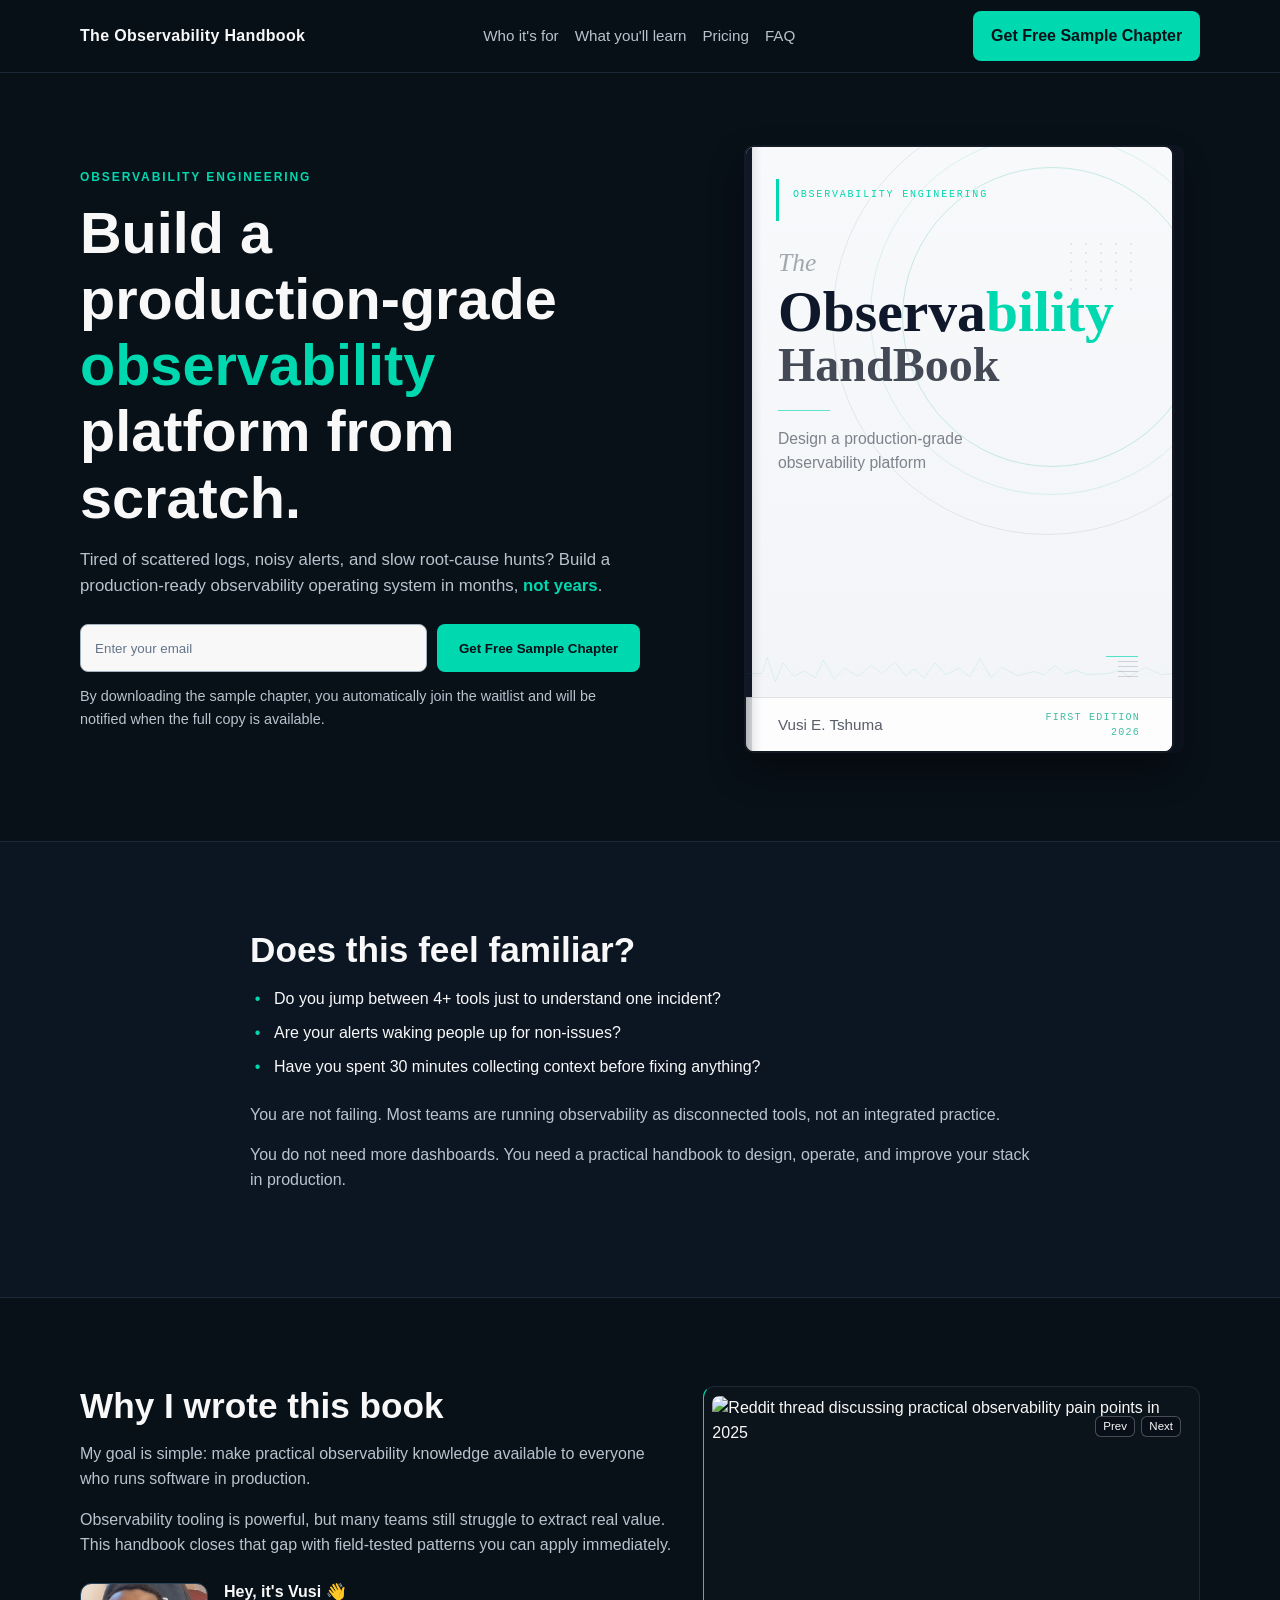
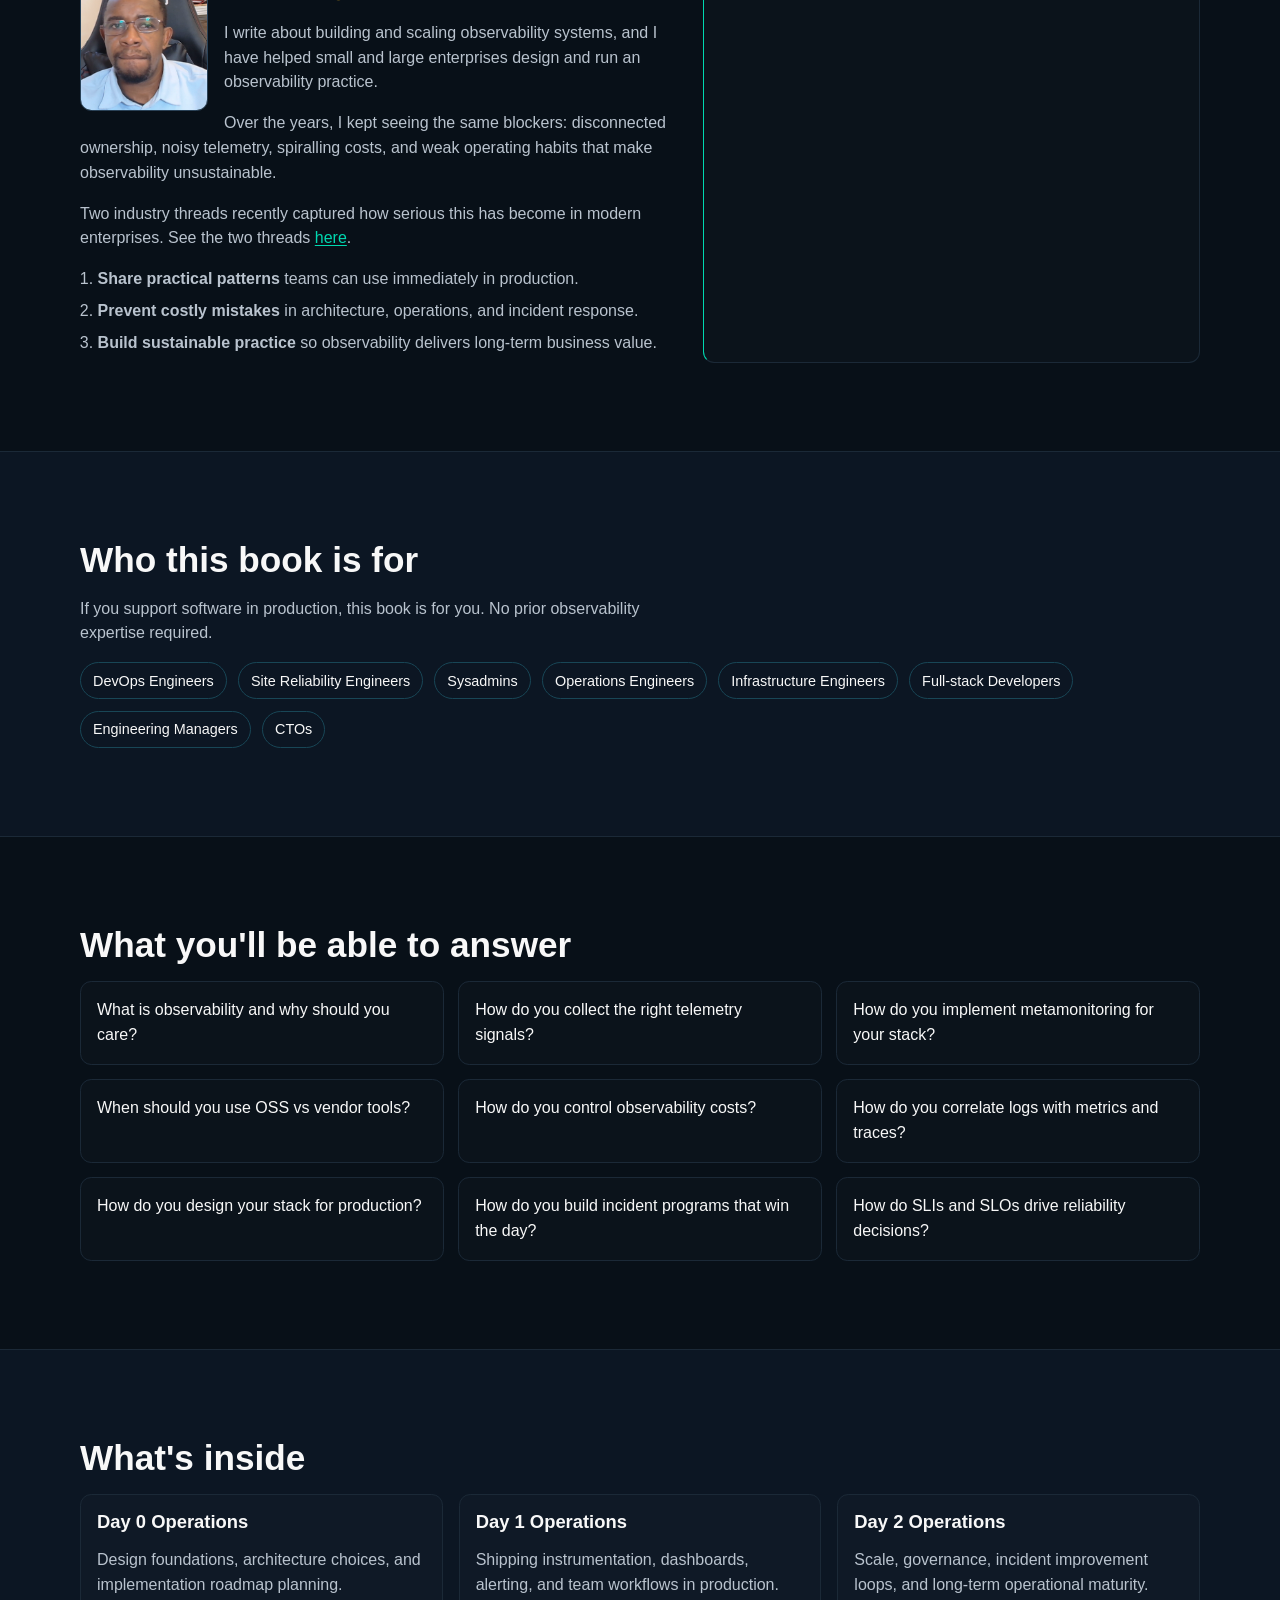
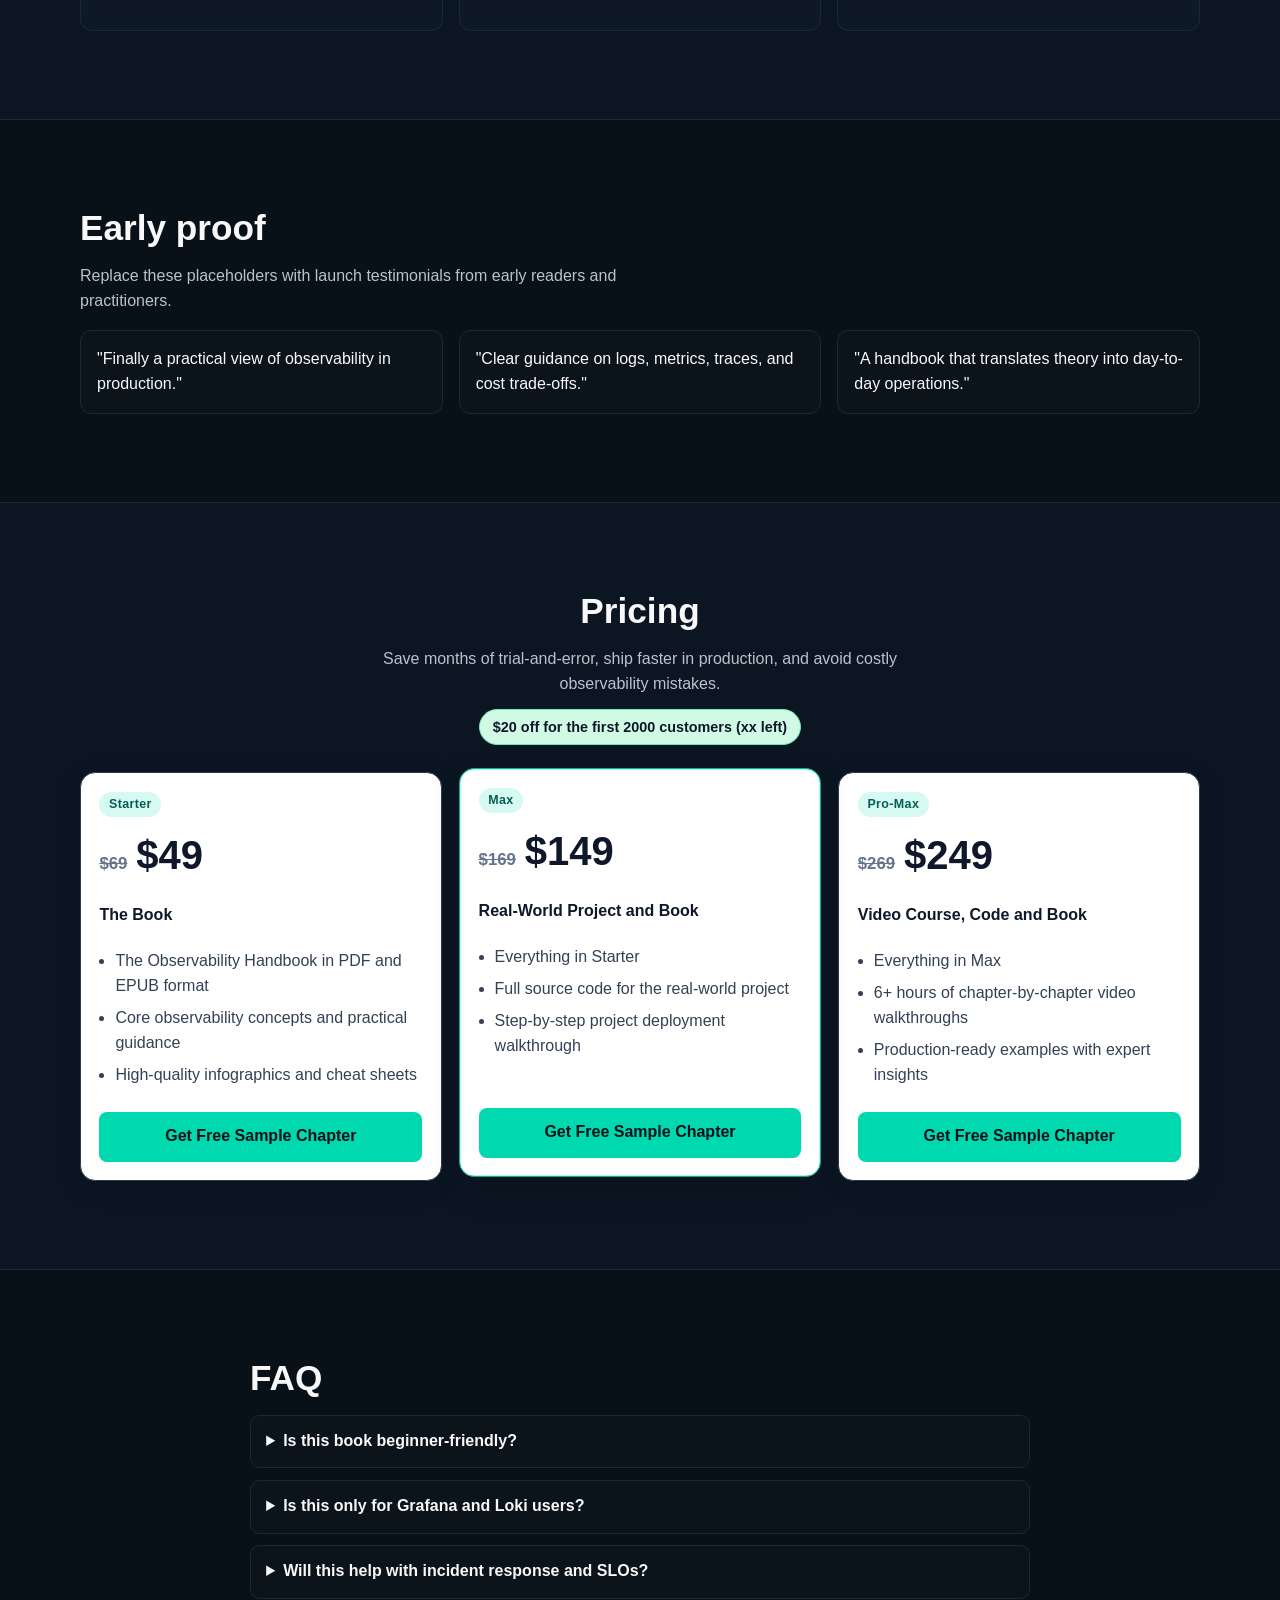
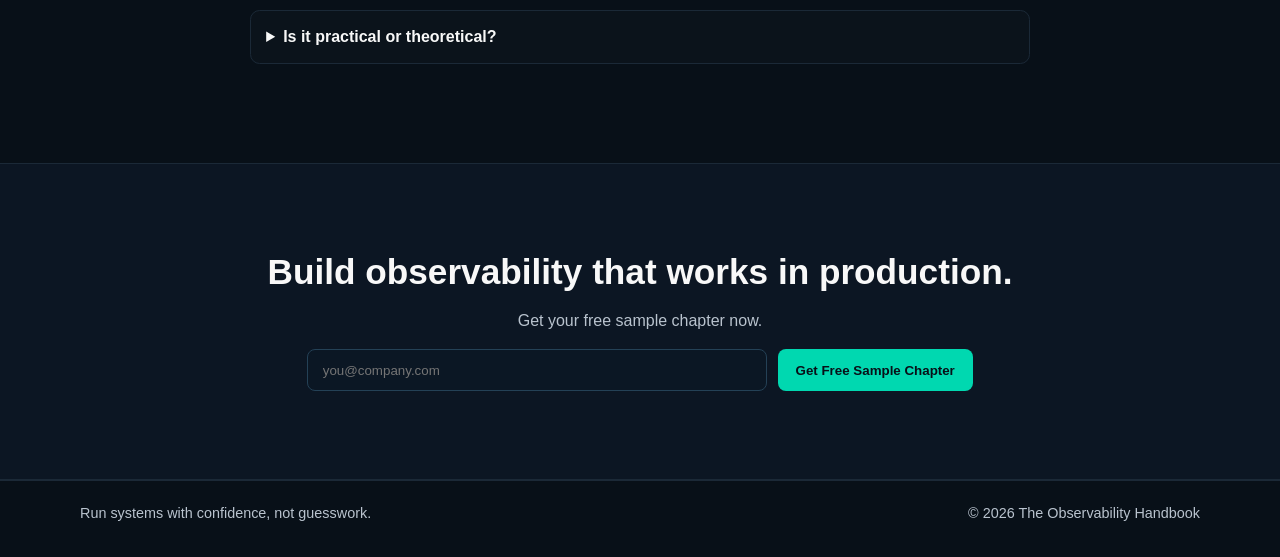
==== index.html @ 278676b7 "Initial commit" ====
<!doctype html>
<html lang="en">
  <head>
    <meta charset="UTF-8" />
    <meta name="viewport" content="width=device-width, initial-scale=1.0" />
    <title>The Observability Handbook</title>
    <meta
      name="description"
      content="Practical ways to build and run a production-grade observability platform."
    />
    <link rel="stylesheet" href="./styles.css" />
  </head>
  <body>
    <header class="site-header">
      <div class="container nav-wrap">
        <a class="brand" href="#top">The Observability Handbook</a>
        <nav class="site-nav" aria-label="Primary">
          <a href="#who">Who it's for</a>
          <a href="#outcomes">What you'll learn</a>
          <a href="#pricing">Pricing</a>
          <a href="#faq">FAQ</a>
        </nav>
        <a class="btn btn-primary" href="#cta">Get Free Sample Chapter</a>
      </div>
    </header>

    <main id="top">
      <section class="section hero">
        <div class="container hero-grid">
          <div>
            <p class="eyebrow">OBSERVABILITY ENGINEERING</p>
            <h1>
              Build a production-grade
              <span class="accent">observability</span> platform from scratch.
            </h1>
            <p class="lead">
              Tired of scattered logs, noisy alerts, and slow root-cause hunts? 
              Build a production-ready observability operating system in months, <strong class="accent">not years</strong>.
            </p>
            <div class="hero-actions">
              <form
                class="hero-form"
                action="./download.html"
                method="get"
              >
                <label for="hero-email" class="sr-only">Email address</label>
                <input
                  id="hero-email"
                  name="email"
                  type="email"
                  placeholder="Enter your email"
                  autocomplete="email"
                  required
                />
                <button type="submit" class="btn btn-primary btn-lg">Get Free Sample Chapter</button>
              </form>
              <p class="micro-proof">By downloading the sample chapter, you automatically join the waitlist and will be notified when the full copy is available.</p>
            </div>
          </div>

          <aside class="book-panel" aria-label="Book preview">
            <div class="cover-hero" role="img" aria-label="The Observability HandBook cover">
              <div class="cover-arc"></div>
              <div class="cover-arc cover-arc-2"></div>
              <div class="cover-arc cover-arc-3"></div>

              <div class="cover-dot-grid">
                <span></span><span></span><span></span><span></span><span></span>
                <span></span><span></span><span></span><span></span><span></span>
                <span></span><span></span><span></span><span></span><span></span>
                <span></span><span></span><span></span><span></span><span></span>
                <span></span><span></span><span></span><span></span><span></span>
                <span></span><span></span><span></span><span></span><span></span>
              </div>

              <div class="cover-accent-bar"></div>
              <p class="cover-top-label">OBSERVABILITY ENGINEERING</p>

              <div class="cover-content">
                <p class="cover-title-the">The</p>
                <p class="cover-title-main">Observa<span>bility</span></p>
                <p class="cover-title-sub">HandBook</p>
                <div class="cover-divider"></div>
                <p class="cover-subtitle">Design a production-grade observability platform</p>
              </div>

              <svg
                class="cover-waveform"
                viewBox="0 0 800 80"
                preserveAspectRatio="none"
                xmlns="http://www.w3.org/2000/svg"
              >
                <polyline
                  fill="none"
                  stroke="rgba(0,168,130,0.2)"
                  stroke-width="1"
                  points="0,50 30,50 40,20 55,65 70,30 90,55 110,45 130,58 145,25 165,60 185,40 210,55 235,35 255,50 280,28 300,55 315,42 335,58 355,30 375,52 400,40 420,56 440,22 460,58 480,38 510,54 540,46 560,52 580,35 600,50 620,44 640,52 680,50 700,44 720,56 750,38 780,52 800,50"
                />
                <polyline
                  fill="none"
                  stroke="rgba(0,168,130,0.09)"
                  stroke-width="0.5"
                  points="0,55 40,55 55,38 75,62 95,42 120,58 150,30 170,55 200,48 230,60 260,35 290,52 320,40 350,56 380,28 410,54 440,38 470,58 500,44 530,52 560,38 590,54 620,46 650,50 680,50 710,44 740,52 780,46 800,50"
                />
              </svg>

              <div class="cover-chapter-marks">
                <span></span><span></span><span></span><span></span><span></span>
              </div>

              <div class="cover-bottom-band">
                <p class="cover-author-name">Vusi E. Tshuma</p>
                <p class="cover-edition-mark">FIRST EDITION<br />2026</p>
              </div>
            </div>
          </aside>
        </div>
      </section>

      <section class="section section-contrast">
        <div class="container narrow">
          <h2>Does this feel familiar?</h2>
          <ul class="pain-list">
            <li>Do you jump between 4+ tools just to understand one incident?</li>
            <li>Are your alerts waking people up for non-issues?</li>
            <li>Have you spent 30 minutes collecting context before fixing anything?</li>
          </ul>
          <p>
            You are not failing. Most teams are running observability as disconnected tools, not an
            integrated practice.
          </p>
          <p>
            You do not need more dashboards. You need a practical handbook to design, operate, and
            improve your stack in production.
          </p>
        </div>
      </section>

      <section id="why" class="section">
        <div class="container two-col">
          <div>
            <h2>Why I wrote this book</h2>
            <p>
              My goal is simple: make practical observability knowledge available to everyone who
              runs software in production.
            </p>
            <p>
              Observability tooling is powerful, but many teams still struggle to extract real
              value. This handbook closes that gap with field-tested patterns you can apply
              immediately.
            </p>
            <div class="author-story">
              <div class="author-avatar-frame">
                <img src="./REC1.png" alt="Vusi portrait" />
              </div>
              <p class="author-greeting">Hey, it's Vusi 👋</p>
              <p>
                I write about building and scaling observability systems, and I have helped small
                and large enterprises design and run an observability practice.
              </p>
              <p>
                Over the years, I kept seeing the same blockers: disconnected ownership, noisy
                telemetry, spiralling costs, and weak operating habits that make
                observability unsustainable.
              </p>
              <p>
                Two industry threads recently captured how serious this has become in modern
                enterprises. See the two threads <a class="inline-link" href="./observability-threads.html">here</a>.
              </p>
              <ol class="author-reasons">
                <li>
                  <strong>Share practical patterns</strong> teams can use immediately in production.
                </li>
                <li>
                  <strong>Prevent costly mistakes</strong> in architecture, operations, and incident response.
                </li>
                <li>
                  <strong>Build sustainable practice</strong> so observability delivers long-term business value.
                </li>
              </ol>
            </div>
          </div>
          <div class="callout callout-image-panel">
            <div class="thread-slideshow" data-slideshow>
              <img
                class="callout-image is-active"
                src="/Users/edtshuma/.cursor/projects/Users-edtshuma-Documents-PROJECTS/assets/Screenshot_2026-06-12_at_15.35.38-23b985a2-b394-44b7-b9a2-f43465f9b896.png"
                alt="Reddit thread discussing practical observability pain points in 2025"
              />
              <img
                class="callout-image"
                src="/Users/edtshuma/.cursor/projects/Users-edtshuma-Documents-PROJECTS/assets/Screenshot_2026-06-12_at_15.40.49-fb7984e7-a878-4349-92fe-f5cee10e9ed7.png"
                alt="Email thread asking how teams actually run systems in production"
              />
              <div class="slideshow-controls">
                <button type="button" class="slide-btn" data-slide-dir="prev" aria-label="Previous thread">
                  Prev
                </button>
                <button type="button" class="slide-btn" data-slide-dir="next" aria-label="Next thread">
                  Next
                </button>
              </div>
            </div>
          </div>
        </div>
      </section>

      <section id="who" class="section section-contrast">
        <div class="container">
          <h2>Who this book is for</h2>
          <p class="lead-small">
            If you support software in production, this book is for you. No prior observability
            expertise required.
          </p>
          <div class="chip-grid">
            <span>DevOps Engineers</span>
            <span>Site Reliability Engineers</span>
            <span>Sysadmins</span>
            <span>Operations Engineers</span>
            <span>Infrastructure Engineers</span>
            <span>Full-stack Developers</span>
            <span>Engineering Managers</span>
            <span>CTOs</span>
          </div>
        </div>
      </section>

      <section id="outcomes" class="section">
        <div class="container">
          <h2>What you'll be able to answer</h2>
          <div class="grid-cards">
            <article>What is observability and why should you care?</article>
            <article>How do you collect the right telemetry signals?</article>
            <article>How do you implement metamonitoring for your stack?</article>
            <article>When should you use OSS vs vendor tools?</article>
            <article>How do you control observability costs?</article>
            <article>How do you correlate logs with metrics and traces?</article>
            <article>How do you design your stack for production?</article>
            <article>How do you build incident programs that win the day?</article>
            <article>How do SLIs and SLOs drive reliability decisions?</article>
          </div>
        </div>
      </section>

      <section class="section section-contrast">
        <div class="container">
          <h2>What's inside</h2>
          <div class="three-col">
            <article>
              <h3>Day 0 Operations</h3>
              <p>Design foundations, architecture choices, and implementation roadmap planning.</p>
            </article>
            <article>
              <h3>Day 1 Operations</h3>
              <p>Shipping instrumentation, dashboards, alerting, and team workflows in production.</p>
            </article>
            <article>
              <h3>Day 2 Operations</h3>
              <p>Scale, governance, incident improvement loops, and long-term operational maturity.</p>
            </article>
          </div>
        </div>
      </section>

      <section class="section">
        <div class="container">
          <h2>Early proof</h2>
          <p class="lead-small">
            Replace these placeholders with launch testimonials from early readers and practitioners.
          </p>
          <div class="three-col">
            <blockquote>"Finally a practical view of observability in production."</blockquote>
            <blockquote>"Clear guidance on logs, metrics, traces, and cost trade-offs."</blockquote>
            <blockquote>"A handbook that translates theory into day-to-day operations."</blockquote>
          </div>
        </div>
      </section>

      <section id="pricing" class="section section-contrast">
        <div class="container">
          <h2>Pricing</h2>
          <p class="lead-small pricing-subtitle">
            Save months of trial-and-error, ship faster in production, and avoid costly observability mistakes.
          </p>
          <p class="pricing-offer">$20 off for the first 2000 customers (<strong>xx left</strong>)</p>
          <div class="pricing-grid">
            <article class="price-card">
              <p class="tier-label">Starter</p>          
              <p class="price">
                <span class="price-original">$69</span>
                <span class="price-discount">$49</span>
              </p>
              <h4>The Book</h4>
              <ul>
                <li>The Observability Handbook in PDF and EPUB format</li>
                <li>Core observability concepts and practical guidance</li>
                <li>High-quality infographics and cheat sheets</li>
              </ul>
              <a class="btn btn-primary" href="#cta">Get Free Sample Chapter</a>
            </article>
            <article class="price-card featured">
              <p class="tier-label">Max</p>
              <!-- <h3></h3> -->
              <p class="price">
                <span class="price-original">$169</span>
                <span class="price-discount">$149</span>
              </p>
              <h4>Real-World Project and Book</h4>
              <!-- <p class="price-note">Real-World Project and Book</p> -->
              <ul>
                <li>Everything in Starter</li>
                <li>Full source code for the real-world project</li>
                <li>Step-by-step project deployment walkthrough</li>
              </ul>
              <a class="btn btn-primary" href="#cta">Get Free Sample Chapter</a>
            </article>
            <article class="price-card">
              <p class="tier-label">Pro-Max</p>
             
              <p class="price">
                <span class="price-original">$269</span>
                <span class="price-discount">$249</span>
              </p>
              <h4>Video Course, Code and Book</h4>
              <ul>
                <li>Everything in Max</li>
                <li>6+ hours of chapter-by-chapter video walkthroughs</li>
                <li>Production-ready examples with expert insights</li>
              </ul>
              <a class="btn btn-primary" href="#cta">Get Free Sample Chapter</a>
            </article>
          </div>
        </div>
      </section>

      <section id="faq" class="section">
        <div class="container narrow">
          <h2>FAQ</h2>
          <details>
            <summary>Is this book beginner-friendly?</summary>
            <p>
              Yes. Basic familiarity with programming, command line usage, and server software is
              enough.
            </p>
          </details>
          <details>
            <summary>Is this only for Grafana and Loki users?</summary>
            <p>
              No. The practices apply broadly, with specific examples anchored in practical modern
              stacks.
            </p>
          </details>
          <details>
            <summary>Will this help with incident response and SLOs?</summary>
            <p>
              Yes. Incident design and SLI/SLO application are core parts of the handbook outcomes.
            </p>
          </details>
          <details>
            <summary>Is it practical or theoretical?</summary>
            <p>
              Practical first. The focus is on decisions, trade-offs, and operating patterns you can
              use in production.
            </p>
          </details>
        </div>
      </section>

      <section id="cta" class="section section-contrast final-cta">
        <div class="container narrow">
          <h2>Build observability that works in production.</h2>
          <p>Get your free sample chapter now.</p>
          <form class="cta-form" action="./download.html" method="get">
            <label for="email" class="sr-only">Email address</label>
            <input id="email" name="email" type="email" placeholder="you@company.com" autocomplete="email" required />
            <button type="submit" class="btn btn-primary">Get Free Sample Chapter</button>
          </form>
        </div>
      </section>
    </main>

    <footer class="site-footer">
      <div class="container footer-wrap">
        <p>Run systems with confidence, not guesswork.</p>
        <p>© <span id="year"></span> The Observability Handbook</p>
      </div>
    </footer>

    <script src="./script.js"></script>
  </body>
</html>
---- styles.css ----
:root {
  --bg: #081018;
  --bg-soft: #0c1623;
  --text: #f8f8f8;
  --muted: #b9c3ce;
  --accent: #00d8b0;
  --border: #1b2937;
  --max-width: 1120px;
}

*,
*::before,
*::after {
  box-sizing: border-box;
}

html {
  scroll-behavior: smooth;
}

body {
  margin: 0;
  font-family: Inter, "Segoe UI", Roboto, Helvetica, Arial, sans-serif;
  background: var(--bg);
  color: var(--text);
  line-height: 1.55;
}

a {
  color: inherit;
  text-decoration: none;
}

.container {
  width: min(var(--max-width), 92vw);
  margin: 0 auto;
}

.narrow {
  width: min(780px, 92vw);
}

.section {
  padding: 5.5rem 0;
}

.section-contrast {
  background: var(--bg-soft);
  border-top: 1px solid var(--border);
  border-bottom: 1px solid var(--border);
}

.site-header {
  position: sticky;
  top: 0;
  backdrop-filter: blur(8px);
  background: rgba(8, 16, 24, 0.82);
  border-bottom: 1px solid var(--border);
  z-index: 20;
}

.nav-wrap {
  display: flex;
  align-items: center;
  justify-content: space-between;
  gap: 1rem;
  min-height: 4.5rem;
}

.brand {
  font-weight: 700;
  letter-spacing: 0.02em;
  white-space: nowrap;
}

.site-nav {
  display: flex;
  gap: 1rem;
  color: var(--muted);
  font-size: 0.95rem;
}

.site-nav a:hover {
  color: var(--text);
}

h1,
h2,
h3 {
  line-height: 1.15;
  margin: 0 0 1rem;
}

h1 {
  font-size: clamp(2rem, 5vw, 3.6rem);
  max-width: 16ch;
}

h2 {
  font-size: clamp(1.5rem, 3vw, 2.2rem);
}

h3 {
  font-size: 1.15rem;
}

p {
  margin: 0 0 1rem;
  color: var(--muted);
}

.eyebrow {
  color: var(--accent);
  letter-spacing: 0.16em;
  font-size: 0.75rem;
  font-weight: 700;
  margin-bottom: 0.8rem;
}

.accent {
  color: var(--accent);
}

.lead {
  max-width: 60ch;
  font-size: 1.05rem;
}

.lead-small {
  max-width: 66ch;
}

.hero {
  padding-top: 4.5rem;
}

.hero-grid {
  display: grid;
  grid-template-columns: 1.25fr 1fr;
  gap: 2.2rem;
  align-items: center;
}

.hero-actions {
  display: flex;
  flex-direction: column;
  align-items: flex-start;
  gap: 0.8rem;
  margin-top: 1.6rem;
  width: 100%;
  max-width: 560px;
}

.micro-proof {
  margin: 0;
  font-size: 0.9rem;
}

.hero-form {
  display: flex;
  flex-wrap: wrap;
  gap: 0.65rem;
  width: 100%;
}

.hero-form input {
  flex: 1 1 260px;
  min-width: 240px;
  height: 48px;
  padding: 0.75rem 0.88rem;
  background: #f8f8f8;
  color: #111827;
  border: 1px solid #a4b1be;
  border-radius: 0.5rem;
}

.hero-form input::placeholder {
  color: #64748b;
}

.btn {
  display: inline-flex;
  align-items: center;
  justify-content: center;
  border-radius: 0.5rem;
  border: 1px solid transparent;
  font-weight: 700;
  cursor: pointer;
  transition: transform 0.15s ease, opacity 0.15s ease;
}

.btn:hover {
  transform: translateY(-1px);
  opacity: 0.95;
}

.btn-primary {
  background: var(--accent);
  color: #081018;
  padding: 0.72rem 1.05rem;
}

.btn-lg {
  padding: 0.9rem 1.3rem;
}

.book-panel {
  display: flex;
  justify-content: center;
}

.cover-hero {
  width: min(430px, 100%);
  aspect-ratio: 210 / 297;
  border: 2px solid #131a25;
  border-radius: 0.6rem;
  position: relative;
  overflow: hidden;
  box-shadow:
    0 18px 34px rgba(0, 0, 0, 0.38),
    10px 0 0 0 #0e1521;
  background: linear-gradient(180deg, #f7f9fb, #f2f4f7);
}

.cover-hero::before {
  content: "";
  position: absolute;
  inset: 0;
  border-left: 6px solid #101827;
  pointer-events: none;
}

.cover-hero::after {
  content: "";
  position: absolute;
  left: 0;
  top: 0;
  bottom: 0;
  width: 16px;
  background: linear-gradient(
    90deg,
    rgba(16, 24, 39, 0.2),
    rgba(16, 24, 39, 0.06),
    rgba(16, 24, 39, 0)
  );
  pointer-events: none;
}

.cover-arc {
  position: absolute;
  right: -30px;
  top: 20px;
  width: 300px;
  height: 300px;
  border-radius: 50%;
  border: 1px solid rgba(0, 168, 130, 0.2);
  animation: coverPulse 4s ease-in-out infinite;
}

.cover-arc-2 {
  right: -58px;
  top: -12px;
  width: 360px;
  height: 360px;
  border-color: rgba(0, 168, 130, 0.12);
  animation-delay: 0.7s;
}

.cover-arc-3 {
  right: -90px;
  top: -42px;
  width: 430px;
  height: 430px;
  border-color: rgba(17, 24, 39, 0.08);
  animation-delay: 1.4s;
}

@keyframes coverPulse {
  0%,
  100% {
    opacity: 1;
  }
  50% {
    opacity: 0.45;
  }
}

.cover-accent-bar {
  position: absolute;
  left: 30px;
  top: 32px;
  width: 3px;
  height: 42px;
  background: var(--accent);
}

.cover-top-label {
  position: absolute;
  left: 47px;
  top: 40px;
  margin: 0;
  color: var(--accent);
  font-family: "Courier New", Courier, monospace;
  font-size: 10px;
  letter-spacing: 0.18em;
}

.cover-dot-grid {
  position: absolute;
  right: 34px;
  top: 96px;
  display: grid;
  grid-template-columns: repeat(5, 8px);
  gap: 7px;
  opacity: 0.32;
}

.cover-dot-grid span {
  width: 2px;
  height: 2px;
  border-radius: 50%;
  display: block;
  background: rgba(17, 24, 39, 0.32);
}

.cover-content {
  position: absolute;
  left: 32px;
  right: 32px;
  top: 96px;
}

.cover-title-the {
  margin: 0 0 2px;
  color: rgba(17, 24, 39, 0.36);
  font-family: Georgia, "Times New Roman", serif;
  font-style: italic;
  font-size: clamp(1.2rem, 2vw, 1.6rem);
}

.cover-title-main {
  margin: 0 0 2px;
  color: #0f172a;
  font-family: Georgia, "Times New Roman", serif;
  font-size: clamp(2rem, 4.5vw, 3.75rem);
  font-weight: 700;
  line-height: 0.94;
}

.cover-title-main span {
  color: var(--accent);
}

.cover-title-sub {
  margin: 0;
  color: rgba(17, 24, 39, 0.78);
  font-family: Georgia, "Times New Roman", serif;
  font-size: clamp(1.8rem, 3.95vw, 3rem);
  font-weight: 700;
  line-height: 0.98;
}

.cover-divider {
  margin: 22px 0 16px;
  width: 52px;
  height: 1px;
  background: rgba(0, 216, 176, 0.6);
}

.cover-subtitle {
  margin: 0;
  max-width: 250px;
  color: rgba(17, 24, 39, 0.52);
  font-weight: 300;
  font-size: clamp(0.82rem, 1.35vw, 0.98rem);
}

.cover-waveform {
  position: absolute;
  left: 0;
  right: 0;
  bottom: 62px;
  width: 100%;
  opacity: 0.95;
}

.cover-chapter-marks {
  position: absolute;
  right: 34px;
  bottom: 74px;
  display: flex;
  flex-direction: column;
  align-items: flex-end;
  gap: 4px;
}

.cover-chapter-marks span {
  width: 20px;
  height: 1px;
  background: rgba(17, 24, 39, 0.16);
}

.cover-chapter-marks span:first-child {
  width: 32px;
  background: rgba(0, 216, 176, 0.66);
}

.cover-bottom-band {
  position: absolute;
  left: 0;
  right: 0;
  bottom: 0;
  height: 54px;
  border-top: 1px solid rgba(17, 24, 39, 0.12);
  display: flex;
  align-items: center;
  justify-content: space-between;
  padding: 0 32px;
  background: rgba(255, 255, 255, 0.86);
}

.cover-author-name,
.cover-edition-mark {
  margin: 0;
}

.cover-author-name {
  color: rgba(17, 24, 39, 0.7);
  font-size: 0.95rem;
}

.cover-edition-mark {
  color: rgba(0, 168, 130, 0.75);
  text-align: right;
  font-family: "Courier New", Courier, monospace;
  font-size: 0.63rem;
  letter-spacing: 0.12em;
  line-height: 1.5;
}

.pain-list {
  list-style: none;
  padding: 0;
  margin: 0 0 1.4rem;
}

.pain-list li {
  position: relative;
  padding-left: 1.5rem;
  margin-bottom: 0.6rem;
  color: var(--text);
}

.pain-list li::before {
  content: "•";
  color: var(--accent);
  position: absolute;
  left: 0.3rem;
}

.two-col {
  display: grid;
  grid-template-columns: 1.2fr 1fr;
  gap: 1.6rem;
}

.callout {
  border: 1px solid var(--border);
  border-left: 4px solid var(--accent);
  border-radius: 0.7rem;
  padding: 1rem;
  background: rgba(255, 255, 255, 0.01);
}

.callout-image-panel {
  padding: 0.55rem;
  border-left-width: 1px;
}

.thread-slideshow {
  position: relative;
}

.callout-image {
  display: none;
  width: 100%;
  height: auto;
  border-radius: 0.45rem;
}

.callout-image.is-active {
  display: block;
}

.slideshow-controls {
  position: absolute;
  right: 0.55rem;
  bottom: 0.55rem;
  display: flex;
  gap: 0.35rem;
}

.slide-btn {
  border: 1px solid rgba(255, 255, 255, 0.26);
  background: rgba(8, 16, 24, 0.8);
  color: var(--text);
  font-size: 0.72rem;
  border-radius: 0.36rem;
  padding: 0.2rem 0.46rem;
  cursor: pointer;
}

.slide-btn:hover {
  border-color: var(--accent);
}

.callout-title {
  color: var(--text);
  font-weight: 700;
}

.author-story {
  margin-top: 1.4rem;
  color: var(--muted);
}

.author-avatar-frame {
  float: left;
  width: 128px;
  height: 128px;
  border-radius: 0.7rem;
  border: 1px solid #2a4257;
  margin: 0.2rem 1rem 0.7rem 0;
  background:
    linear-gradient(180deg, rgba(255, 255, 255, 0.05), rgba(255, 255, 255, 0)),
    radial-gradient(circle at 30% 25%, rgba(0, 216, 176, 0.2), rgba(0, 216, 176, 0.04) 55%);
  display: flex;
  align-items: center;
  justify-content: center;
  overflow: hidden;
}

.author-avatar-frame img {
  width: 100%;
  height: 100%;
  object-fit: cover;
  display: block;
}

.author-greeting {
  color: var(--text);
  font-weight: 600;
}

.inline-link {
  color: var(--accent);
  text-decoration: underline;
  text-underline-offset: 2px;
}

.author-reasons {
  margin: 0.6rem 0 0;
  padding-left: 1.1rem;
  color: var(--muted);
}

.author-reasons li {
  margin-bottom: 0.45rem;
}

.chip-grid {
  display: flex;
  flex-wrap: wrap;
  gap: 0.7rem;
}

.chip-grid span {
  border: 1px solid #184656;
  color: var(--text);
  padding: 0.4rem 0.75rem;
  border-radius: 999px;
  font-size: 0.9rem;
}

.grid-cards {
  display: grid;
  grid-template-columns: repeat(3, minmax(0, 1fr));
  gap: 0.9rem;
}

.grid-cards article {
  border: 1px solid var(--border);
  border-radius: 0.7rem;
  padding: 1rem;
  background: rgba(255, 255, 255, 0.01);
}

.three-col {
  display: grid;
  grid-template-columns: repeat(3, minmax(0, 1fr));
  gap: 1rem;
}

.three-col article,
.three-col blockquote {
  margin: 0;
  border: 1px solid var(--border);
  border-radius: 0.7rem;
  padding: 1rem;
  background: rgba(255, 255, 255, 0.01);
}

.pricing-grid {
  display: grid;
  grid-template-columns: repeat(3, minmax(0, 1fr));
  gap: 1.1rem;
  margin-top: 1.7rem;
  align-items: stretch;
}

.pricing-subtitle {
  max-width: 58ch;
  margin: 0 auto;
  text-align: center;
}

#pricing h2 {
  text-align: center;
}

.pricing-offer {
  margin: 0.75rem auto 0;
  text-align: center;
  color: #0f172a;
  background: #d1fae5;
  border: 1px solid #6ee7b7;
  border-radius: 999px;
  width: fit-content;
  padding: 0.38rem 0.82rem;
  font-size: 0.9rem;
  font-weight: 600;
}

.price-card {
  border: 1px solid #2b3c4d;
  border-radius: 0.95rem;
  padding: 1.15rem;
  background: #ffffff;
  color: #0f172a;
  box-shadow: 0 6px 24px rgba(0, 0, 0, 0.14);
  display: flex;
  flex-direction: column;
}

.price-card.featured {
  border-color: #00b594;
  box-shadow:
    0 0 0 1px rgba(0, 216, 176, 0.3) inset,
    0 12px 30px rgba(0, 0, 0, 0.2);
  transform: translateY(-4px);
}

.tier-label {
  width: fit-content;
  margin: 0 0 1.1rem;
  padding: 0.2rem 0.6rem;
  border-radius: 999px;
  background: rgba(0, 216, 176, 0.16);
  color: #045f53;
  font-size: 0.78rem;
  font-weight: 700;
  letter-spacing: 0.03em;
}

.price-card h3 {
  margin-bottom: 0.45rem;
  color: #0f172a;
}

.price {
  display: flex;
  align-items: baseline;
  gap: 0.55rem;
  color: #0f172a;
  font-size: 2.5rem;
  font-weight: 700;
  line-height: 1;
  margin-bottom: 0.45rem;
}

.price-original {
  font-size: 1.05rem;
  font-weight: 600;
  color: #64748b;
  text-decoration: line-through;
}

.price-discount {
  color: #0f172a;
}

.price-note {
  color: #475569;
  font-size: 0.9rem;
  margin-bottom: 0.8rem;
}

.price-card ul {
  margin: 0 0 1.05rem;
  padding-left: 1rem;
  flex: 1;
}

.price-card li {
  margin-bottom: 0.45rem;
  color: #334155;
}

details {
  border: 1px solid var(--border);
  border-radius: 0.6rem;
  padding: 0.85rem 0.95rem;
  margin-bottom: 0.7rem;
  background: rgba(255, 255, 255, 0.01);
}

summary {
  cursor: pointer;
  font-weight: 600;
}

.final-cta {
  text-align: center;
}

.cta-form {
  display: flex;
  justify-content: center;
  gap: 0.65rem;
  flex-wrap: wrap;
  margin-top: 1rem;
}

.cta-form input {
  min-width: min(460px, 92vw);
  padding: 0.78rem 0.9rem;
  background: #0b1724;
  color: var(--text);
  border: 1px solid #244156;
  border-radius: 0.5rem;
}

.form-helper {
  margin-top: 0.7rem;
  font-size: 0.92rem;
}

.site-footer {
  border-top: 1px solid var(--border);
  padding: 1.3rem 0 2rem;
}

.footer-wrap {
  display: flex;
  justify-content: space-between;
  gap: 1rem;
  flex-wrap: wrap;
}

.footer-wrap p {
  margin: 0;
  font-size: 0.9rem;
}

.sr-only {
  position: absolute;
  width: 1px;
  height: 1px;
  padding: 0;
  margin: -1px;
  overflow: hidden;
  clip: rect(0, 0, 0, 0);
  border: 0;
}

@media (max-width: 980px) {
  .site-nav {
    display: none;
  }

  .hero-grid,
  .two-col,
  .grid-cards,
  .three-col,
  .pricing-grid {
    grid-template-columns: 1fr;
  }

  .cover-hero {
    width: min(380px, 100%);
    box-shadow:
      0 14px 28px rgba(0, 0, 0, 0.34),
      8px 0 0 0 #0e1521;
  }

  .hero-form input {
    width: 100%;
  }

  .author-avatar-frame {
    float: none;
    width: 112px;
    height: 112px;
    margin: 0 0 0.85rem;
  }
}
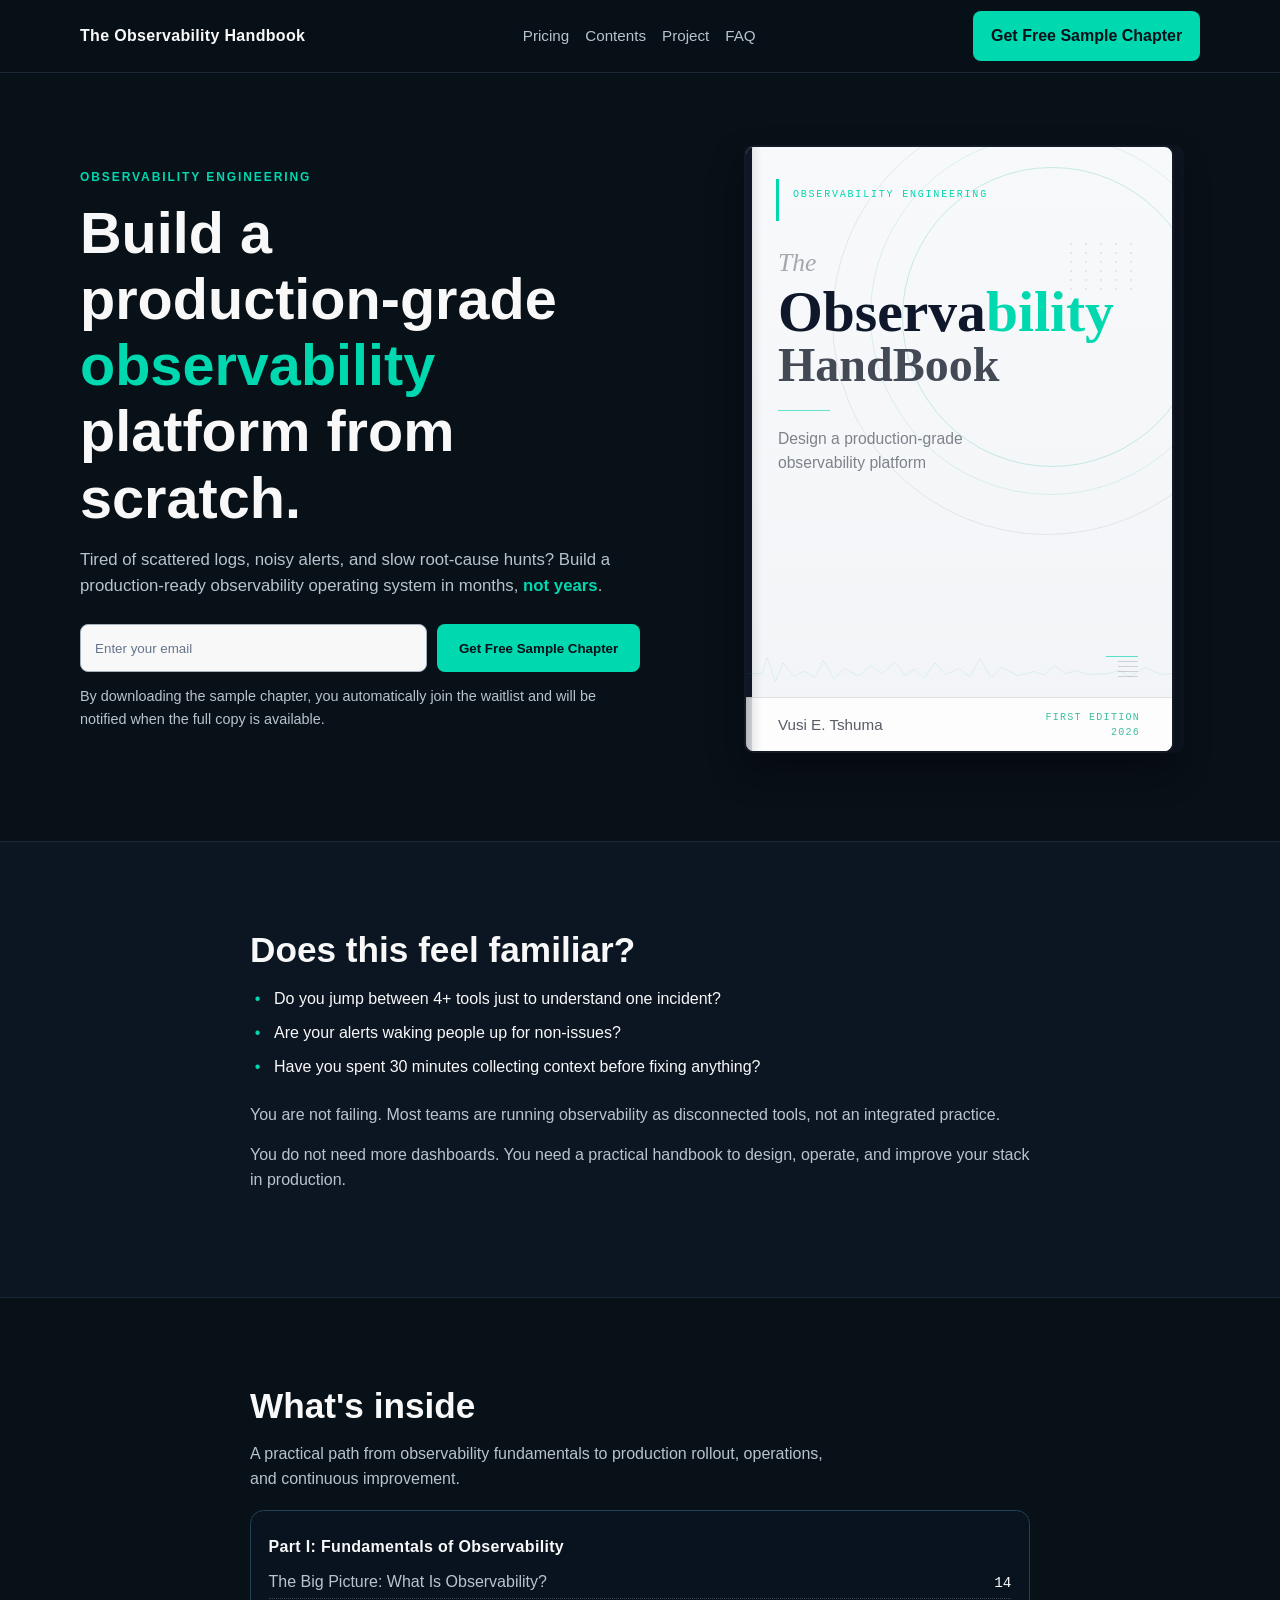
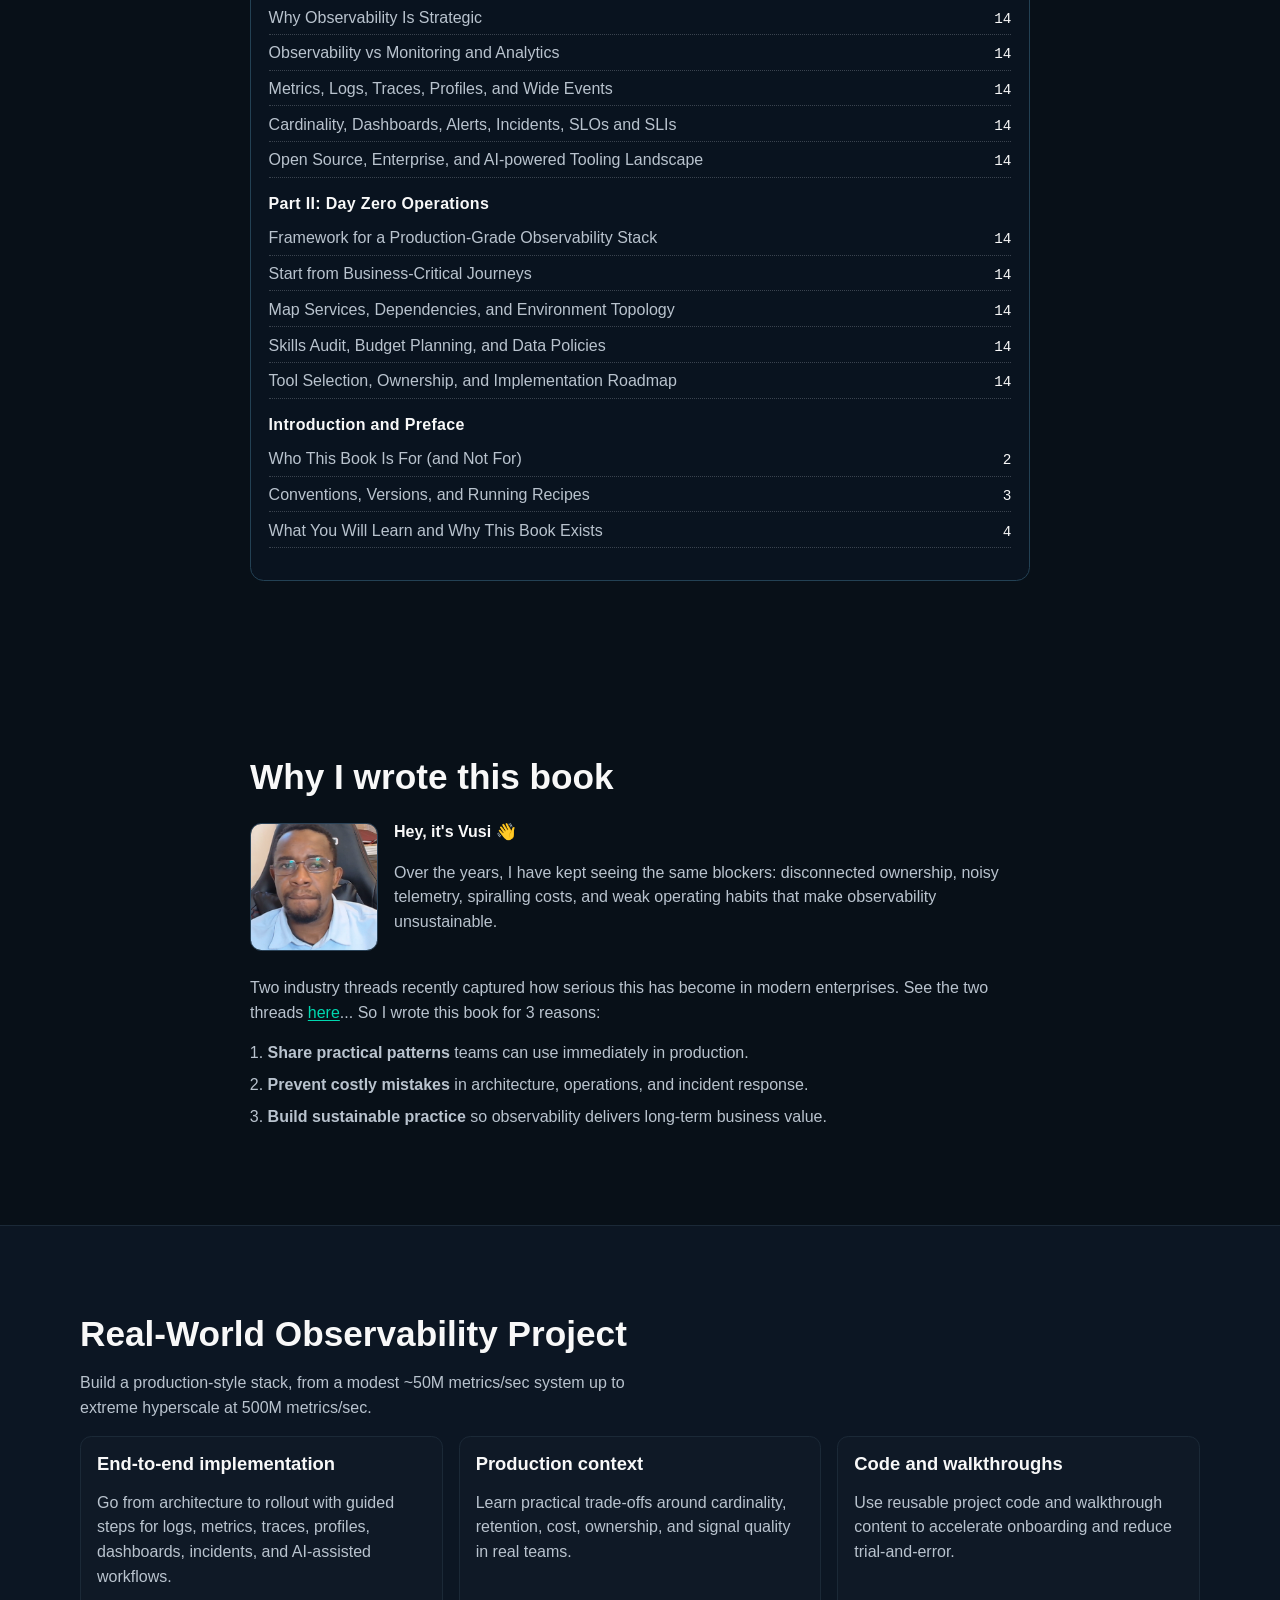
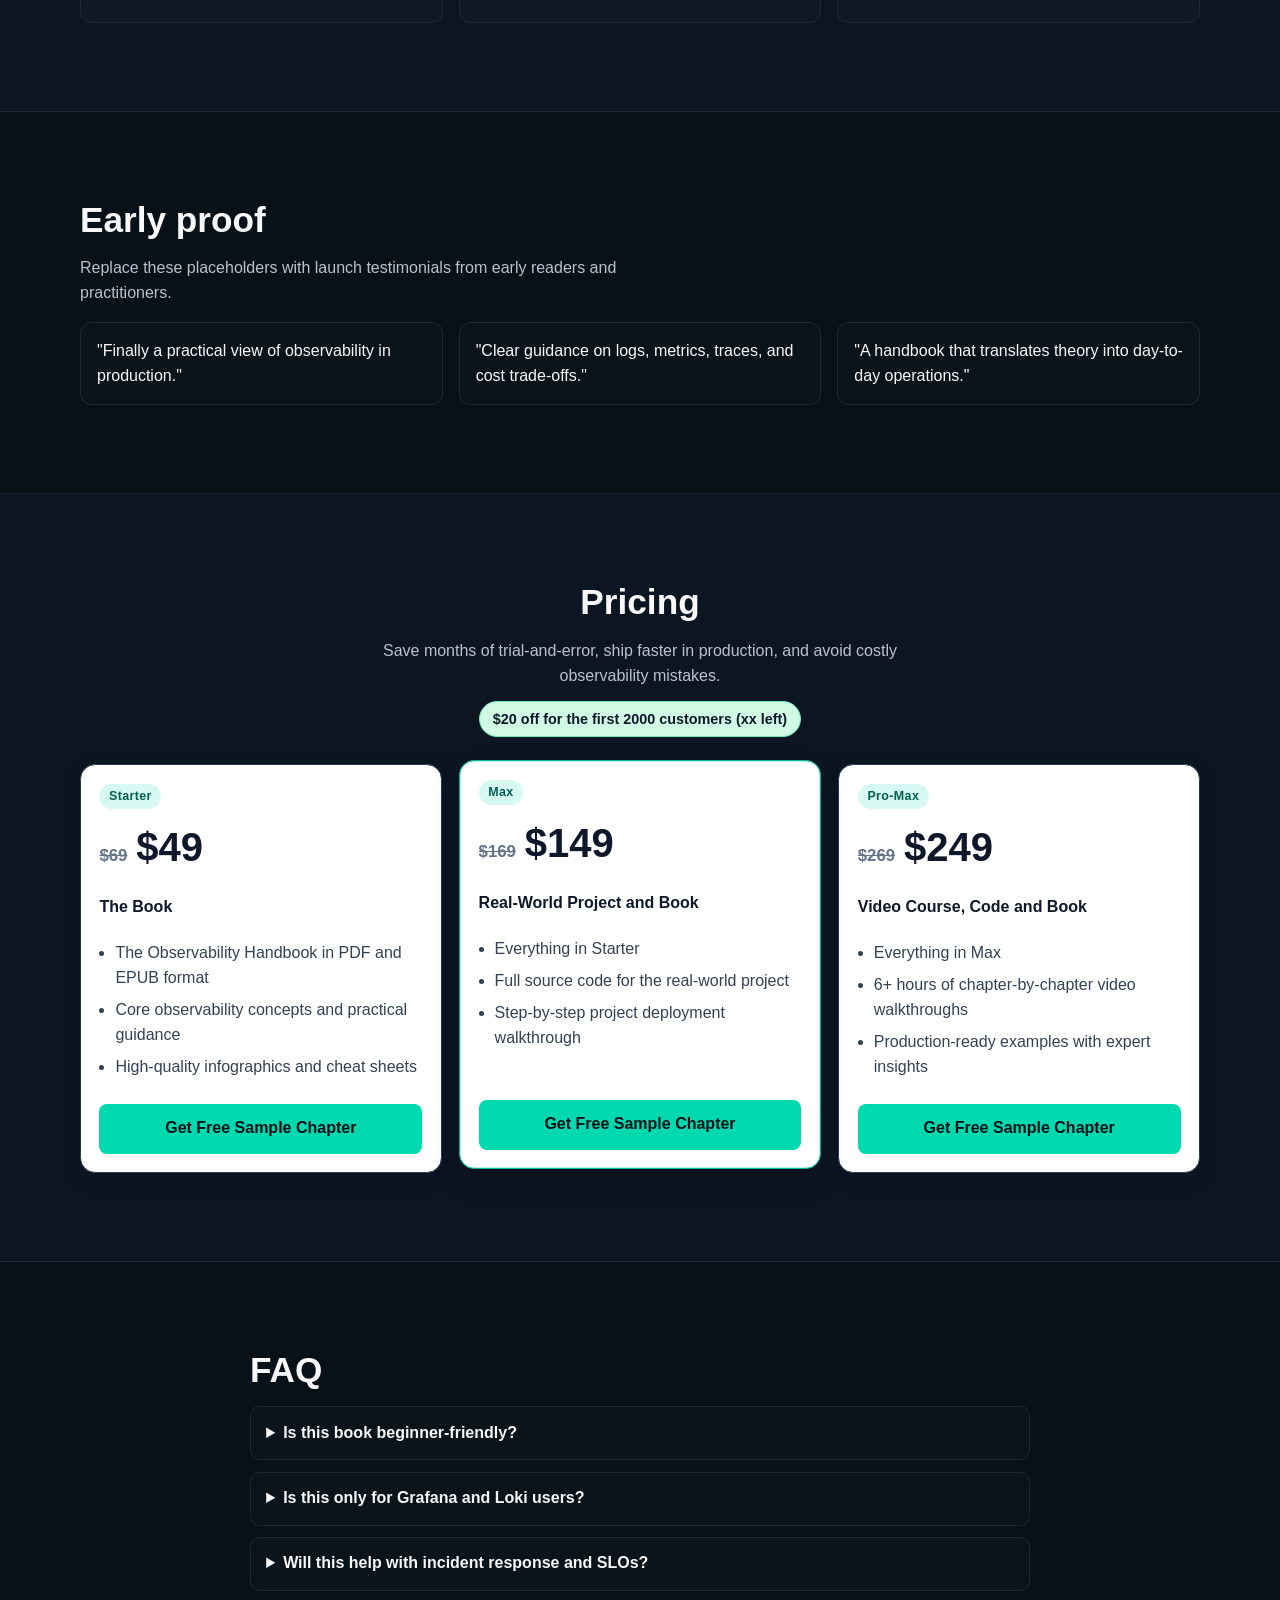
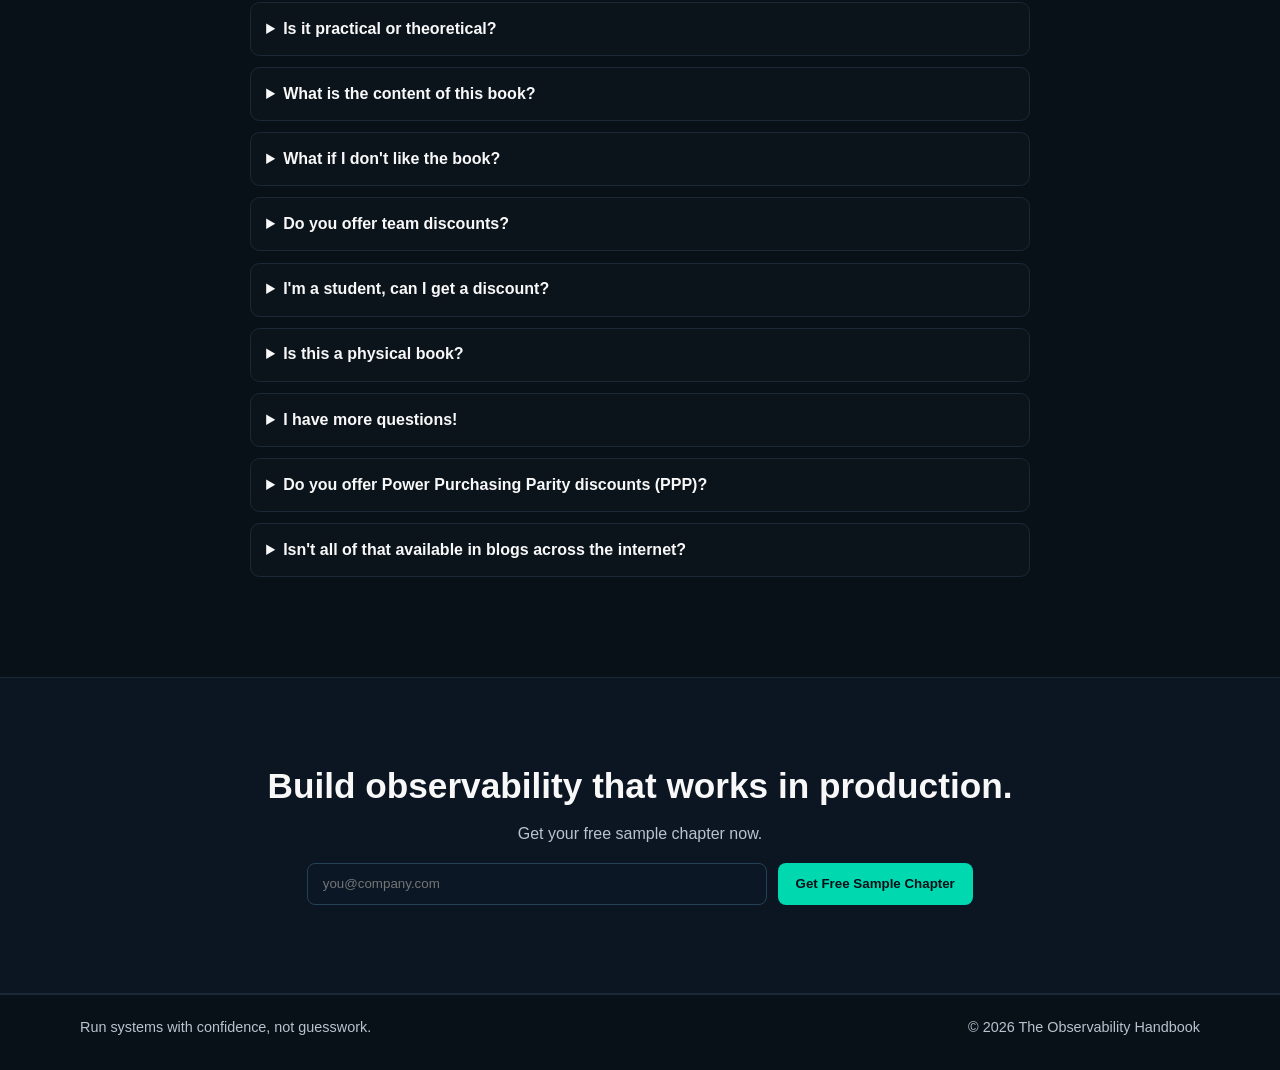
==== commit 1af0d185: "various fixups" ====
--- a/index.html
+++ b/index.html
@@ -8,6 +8,12 @@
       name="description"
       content="Practical ways to build and run a production-grade observability platform."
     />
+    <link rel="apple-touch-icon" sizes="180x180" href="./favicon_io/apple-touch-icon.png" />
+    <link rel="icon" type="image/png" sizes="32x32" href="./favicon_io/favicon-32x32.png" />
+    <link rel="icon" type="image/png" sizes="16x16" href="./favicon_io/favicon-16x16.png" />
+    <link rel="icon" href="./favicon_io/favicon.ico" />
+    <link rel="manifest" href="./favicon_io/site.webmanifest" />
+    <meta name="theme-color" content="#081018" />
     <link rel="stylesheet" href="./styles.css" />
   </head>
   <body>
@@ -15,9 +21,10 @@
       <div class="container nav-wrap">
         <a class="brand" href="#top">The Observability Handbook</a>
         <nav class="site-nav" aria-label="Primary">
-          <a href="#who">Who it's for</a>
-          <a href="#outcomes">What you'll learn</a>
           <a href="#pricing">Pricing</a>
+          <a href="#contents">Contents</a>
+          <a href="#project">Project</a>
+          
           <a href="#faq">FAQ</a>
         </nav>
         <a class="btn btn-primary" href="#cta">Get Free Sample Chapter</a>
@@ -136,36 +143,62 @@
         </div>
       </section>
 
+      <section id="contents" class="section">
+        <div class="container narrow">
+          <h2>What's inside</h2>
+          <p class="lead-small">
+            A practical path from observability fundamentals to production rollout, operations, and
+            continuous improvement.
+          </p>
+          <div class="toc-card">
+            <p class="toc-part">Part I: Fundamentals of Observability</p>
+            <ul class="toc-list">
+              <li><span>The Big Picture: What Is Observability?</span><span>14</span></li>
+              <li><span>Why Observability Is Strategic</span><span>14</span></li>
+              <li><span>Observability vs Monitoring and Analytics</span><span>14</span></li>
+              <li><span>Metrics, Logs, Traces, Profiles, and Wide Events</span><span>14</span></li>
+              <li><span>Cardinality, Dashboards, Alerts, Incidents, SLOs and SLIs</span><span>14</span></li>
+              <li><span>Open Source, Enterprise, and AI-powered Tooling Landscape</span><span>14</span></li>
+            </ul>
+
+            <p class="toc-part">Part II: Day Zero Operations</p>
+            <ul class="toc-list">
+              <li><span>Framework for a Production-Grade Observability Stack</span><span>14</span></li>
+              <li><span>Start from Business-Critical Journeys</span><span>14</span></li>
+              <li><span>Map Services, Dependencies, and Environment Topology</span><span>14</span></li>
+              <li><span>Skills Audit, Budget Planning, and Data Policies</span><span>14</span></li>
+              <li><span>Tool Selection, Ownership, and Implementation Roadmap</span><span>14</span></li>
+            </ul>
+
+            <p class="toc-part">Introduction and Preface</p>
+            <ul class="toc-list">
+              <li><span>Who This Book Is For (and Not For)</span><span>2</span></li>
+              <li><span>Conventions, Versions, and Running Recipes</span><span>3</span></li>
+              <li><span>What You Will Learn and Why This Book Exists</span><span>4</span></li>
+            </ul>
+          </div>
+        </div>
+      </section>
+
       <section id="why" class="section">
-        <div class="container two-col">
+        <div class="container narrow">
           <div>
             <h2>Why I wrote this book</h2>
-            <p>
-              My goal is simple: make practical observability knowledge available to everyone who
-              runs software in production.
-            </p>
-            <p>
-              Observability tooling is powerful, but many teams still struggle to extract real
-              value. This handbook closes that gap with field-tested patterns you can apply
-              immediately.
-            </p>
             <div class="author-story">
               <div class="author-avatar-frame">
                 <img src="./REC1.png" alt="Vusi portrait" />
               </div>
               <p class="author-greeting">Hey, it's Vusi 👋</p>
               <p>
-                I write about building and scaling observability systems, and I have helped small
-                and large enterprises design and run an observability practice.
-              </p>
-              <p>
-                Over the years, I kept seeing the same blockers: disconnected ownership, noisy
+                Over the years, I have kept seeing the same blockers: disconnected ownership, noisy
                 telemetry, spiralling costs, and weak operating habits that make
                 observability unsustainable.
               </p>
+              <br />
               <p>
                 Two industry threads recently captured how serious this has become in modern
-                enterprises. See the two threads <a class="inline-link" href="./observability-threads.html">here</a>.
+                enterprises. See the two threads <a class="inline-link" href="./observability-threads.html">here</a>...
+                So I wrote this book for 3 reasons:
               </p>
               <ol class="author-reasons">
                 <li>
@@ -180,83 +213,36 @@
               </ol>
             </div>
           </div>
-          <div class="callout callout-image-panel">
-            <div class="thread-slideshow" data-slideshow>
-              <img
-                class="callout-image is-active"
-                src="/Users/edtshuma/.cursor/projects/Users-edtshuma-Documents-PROJECTS/assets/Screenshot_2026-06-12_at_15.35.38-23b985a2-b394-44b7-b9a2-f43465f9b896.png"
-                alt="Reddit thread discussing practical observability pain points in 2025"
-              />
-              <img
-                class="callout-image"
-                src="/Users/edtshuma/.cursor/projects/Users-edtshuma-Documents-PROJECTS/assets/Screenshot_2026-06-12_at_15.40.49-fb7984e7-a878-4349-92fe-f5cee10e9ed7.png"
-                alt="Email thread asking how teams actually run systems in production"
-              />
-              <div class="slideshow-controls">
-                <button type="button" class="slide-btn" data-slide-dir="prev" aria-label="Previous thread">
-                  Prev
-                </button>
-                <button type="button" class="slide-btn" data-slide-dir="next" aria-label="Next thread">
-                  Next
-                </button>
-              </div>
-            </div>
-          </div>
-        </div>
-      </section>
-
-      <section id="who" class="section section-contrast">
+        </div>
+      </section>
+
+      <section id="project" class="section section-contrast">
         <div class="container">
-          <h2>Who this book is for</h2>
+          <h2>Real-World Observability Project</h2>
           <p class="lead-small">
-            If you support software in production, this book is for you. No prior observability
-            expertise required.
-          </p>
-          <div class="chip-grid">
-            <span>DevOps Engineers</span>
-            <span>Site Reliability Engineers</span>
-            <span>Sysadmins</span>
-            <span>Operations Engineers</span>
-            <span>Infrastructure Engineers</span>
-            <span>Full-stack Developers</span>
-            <span>Engineering Managers</span>
-            <span>CTOs</span>
-          </div>
-        </div>
-      </section>
-
-      <section id="outcomes" class="section">
-        <div class="container">
-          <h2>What you'll be able to answer</h2>
-          <div class="grid-cards">
-            <article>What is observability and why should you care?</article>
-            <article>How do you collect the right telemetry signals?</article>
-            <article>How do you implement metamonitoring for your stack?</article>
-            <article>When should you use OSS vs vendor tools?</article>
-            <article>How do you control observability costs?</article>
-            <article>How do you correlate logs with metrics and traces?</article>
-            <article>How do you design your stack for production?</article>
-            <article>How do you build incident programs that win the day?</article>
-            <article>How do SLIs and SLOs drive reliability decisions?</article>
-          </div>
-        </div>
-      </section>
-
-      <section class="section section-contrast">
-        <div class="container">
-          <h2>What's inside</h2>
-          <div class="three-col">
+            Build a production-style stack, from a modest ~50M metrics/sec system up to extreme hyperscale at 500M metrics/sec.
+          </p>
+          <div class="project-grid">
             <article>
-              <h3>Day 0 Operations</h3>
-              <p>Design foundations, architecture choices, and implementation roadmap planning.</p>
+              <h3>End-to-end implementation</h3>
+              <p>
+                Go from architecture to rollout with guided steps for logs, metrics, traces, profiles, dashboards, incidents,
+                and AI-assisted workflows.
+              </p>
             </article>
             <article>
-              <h3>Day 1 Operations</h3>
-              <p>Shipping instrumentation, dashboards, alerting, and team workflows in production.</p>
+              <h3>Production context</h3>
+              <p>
+                Learn practical trade-offs around cardinality, retention, cost, ownership, and
+                signal quality in real teams.
+              </p>
             </article>
             <article>
-              <h3>Day 2 Operations</h3>
-              <p>Scale, governance, incident improvement loops, and long-term operational maturity.</p>
+              <h3>Code and walkthroughs</h3>
+              <p>
+                Use reusable project code and walkthrough content to accelerate onboarding and reduce
+                trial-and-error.
+              </p>
             </article>
           </div>
         </div>
@@ -361,6 +347,68 @@
             <p>
               Practical first. The focus is on decisions, trade-offs, and operating patterns you can
               use in production.
+            </p>
+          </details>
+          <details>
+            <summary>What is the content of this book?</summary>
+            <p>
+              The Observability Handbook is a practical guide for building and operating observability
+              in production. It covers foundations, stack design, telemetry strategy, alerting,
+              incident response, SLI/SLO usage, cost control, governance, and operating models across
+              Day 0, Day 1, and Day 2 operations.
+            </p>
+          </details>
+          <details>
+            <summary>What if I don't like the book?</summary>
+            <p>
+              Start with the free sample chapter first to make sure the style fits what you need. If
+              the full book still does not meet expectations, reach out and we will review your case
+              and work toward a fair resolution.
+            </p>
+          </details>
+          <details>
+            <summary>Do you offer team discounts?</summary>
+            <p>
+              Yes. Team licenses are available for companies that want multiple copies for engineering
+              teams, platform teams, or reliability programs. Contact us with your team size and we
+              will share a custom offer.
+            </p>
+          </details>
+          <details>
+            <summary>I'm a student, can I get a discount?</summary>
+            <p>
+              Yes. Student discounts are available in limited slots. Share a valid student email or
+              proof of enrollment and we will send you the current student pricing options.
+            </p>
+          </details>
+          <details>
+            <summary>Is this a physical book?</summary>
+            <p>
+              Not at the moment. The book is currently digital-only (PDF and EPUB), with video and
+              project code access included depending on the tier you choose.
+            </p>
+          </details>
+          <details>
+            <summary>I have more questions!</summary>
+            <p>
+              Great. Use the free sample chapter form and include your question, or reply from your
+              confirmation email. We are happy to help with content, tier selection, and team
+              purchasing questions.
+            </p>
+          </details>
+          <details>
+            <summary>Do you offer Power Purchasing Parity discounts (PPP)?</summary>
+            <p>
+              Yes. We offer PPP discounts for eligible countries to make the handbook more accessible.
+              If this applies to you, contact us and we will guide you through the eligibility check.
+            </p>
+          </details>
+          <details>
+            <summary>Isn't all of that available in blogs across the internet?</summary>
+            <p>
+              Some pieces are, but they are often scattered, outdated, or disconnected from real
+              production decisions. This handbook gives you a structured, opinionated path with
+              practical trade-offs, reference architectures, and end-to-end implementation guidance.
             </p>
           </details>
         </div>
--- a/styles.css
+++ b/styles.css
@@ -568,6 +568,61 @@
   margin-bottom: 0.45rem;
 }
 
+.toc-card {
+  margin-top: 1.15rem;
+  padding: 1.1rem;
+  border: 1px solid #234154;
+  border-radius: 0.85rem;
+  background: rgba(9, 20, 32, 0.92);
+}
+
+.toc-part {
+  margin: 0.4rem 0 0.6rem;
+  color: var(--text);
+  font-weight: 700;
+  letter-spacing: 0.02em;
+}
+
+.toc-list {
+  list-style: none;
+  margin: 0 0 0.9rem;
+  padding: 0;
+}
+
+.toc-list li {
+  display: flex;
+  gap: 0.7rem;
+  align-items: baseline;
+  margin-bottom: 0.4rem;
+  color: var(--muted);
+  border-bottom: 1px dotted rgba(185, 195, 206, 0.28);
+  padding-bottom: 0.22rem;
+}
+
+.toc-list li span:first-child {
+  flex: 1;
+}
+
+.toc-list li span:last-child {
+  color: var(--text);
+  font-family: "Courier New", Courier, monospace;
+  font-size: 0.9rem;
+}
+
+.project-grid {
+  display: grid;
+  grid-template-columns: repeat(3, minmax(0, 1fr));
+  gap: 1rem;
+}
+
+.project-grid article {
+  margin: 0;
+  border: 1px solid var(--border);
+  border-radius: 0.7rem;
+  padding: 1rem;
+  background: rgba(255, 255, 255, 0.01);
+}
+
 .chip-grid {
   display: flex;
   flex-wrap: wrap;
@@ -790,7 +845,7 @@
 
   .hero-grid,
   .two-col,
-  .grid-cards,
+  .project-grid,
   .three-col,
   .pricing-grid {
     grid-template-columns: 1fr;
